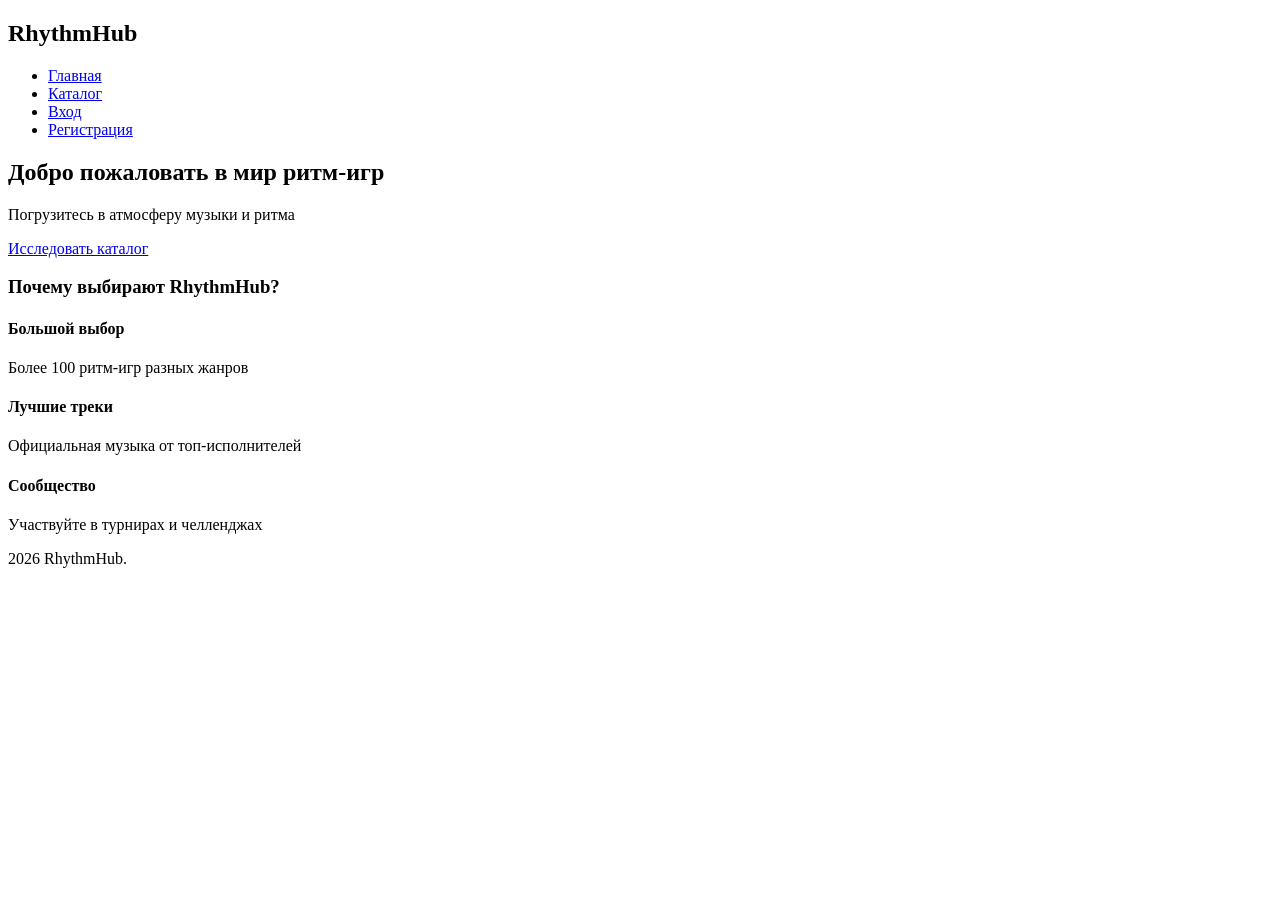
==== index.html @ 68c00044 "add main page layout and navigation" ====
<!DOCTYPE html>
<html lang="ru">
<head>
    <meta charset="UTF-8">
    <meta name="viewport" content="width=device-width, initial-scale=1.0">
    <title>RhythmHub</title>
    <link rel="stylesheet" href="css/style.css">
    <link rel="stylesheet" href="css/responsive.css">
</head>
<body>
    <nav class="navbar">
        <div class="nav-container">
            <h1 class="logo">RhythmHub</h1>
            <ul class="nav-menu">
                <li><a href="index.html" class="nav-link active">Главная</a></li>
                <li><a href="catalog.html" class="nav-link">Каталог</a></li>
                <li><a href="login.html" class="nav-link">Вход</a></li>
                <li><a href="register.html" class="nav-link">Регистрация</a></li>
            </ul>
        </div>
    </nav>

    <main class="hero">
        <div class="hero-content">
            <h2>Добро пожаловать в мир ритм-игр</h2>
            <p>Погрузитесь в атмосферу музыки и ритма</p>
            <a href="catalog.html" class="btn btn-primary">Исследовать каталог</a>
        </div>
    </main>

    <section class="features">
        <h3>Почему выбирают RhythmHub?</h3>
        <div class="features-grid">
            <div class="feature-card">
                <h4>Большой выбор</h4>
                <p>Более 100 ритм-игр разных жанров</p>
            </div>
            <div class="feature-card">
                <h4>Лучшие треки</h4>
                <p>Официальная музыка от топ-исполнителей</p>
            </div>
            <div class="feature-card">
                <h4>Сообщество</h4>
                <p>Участвуйте в турнирах и челленджах</p>
            </div>
        </div>
    </section>

    <footer>
        <p>2026 RhythmHub.</p>
    </footer>
</body>
</html>
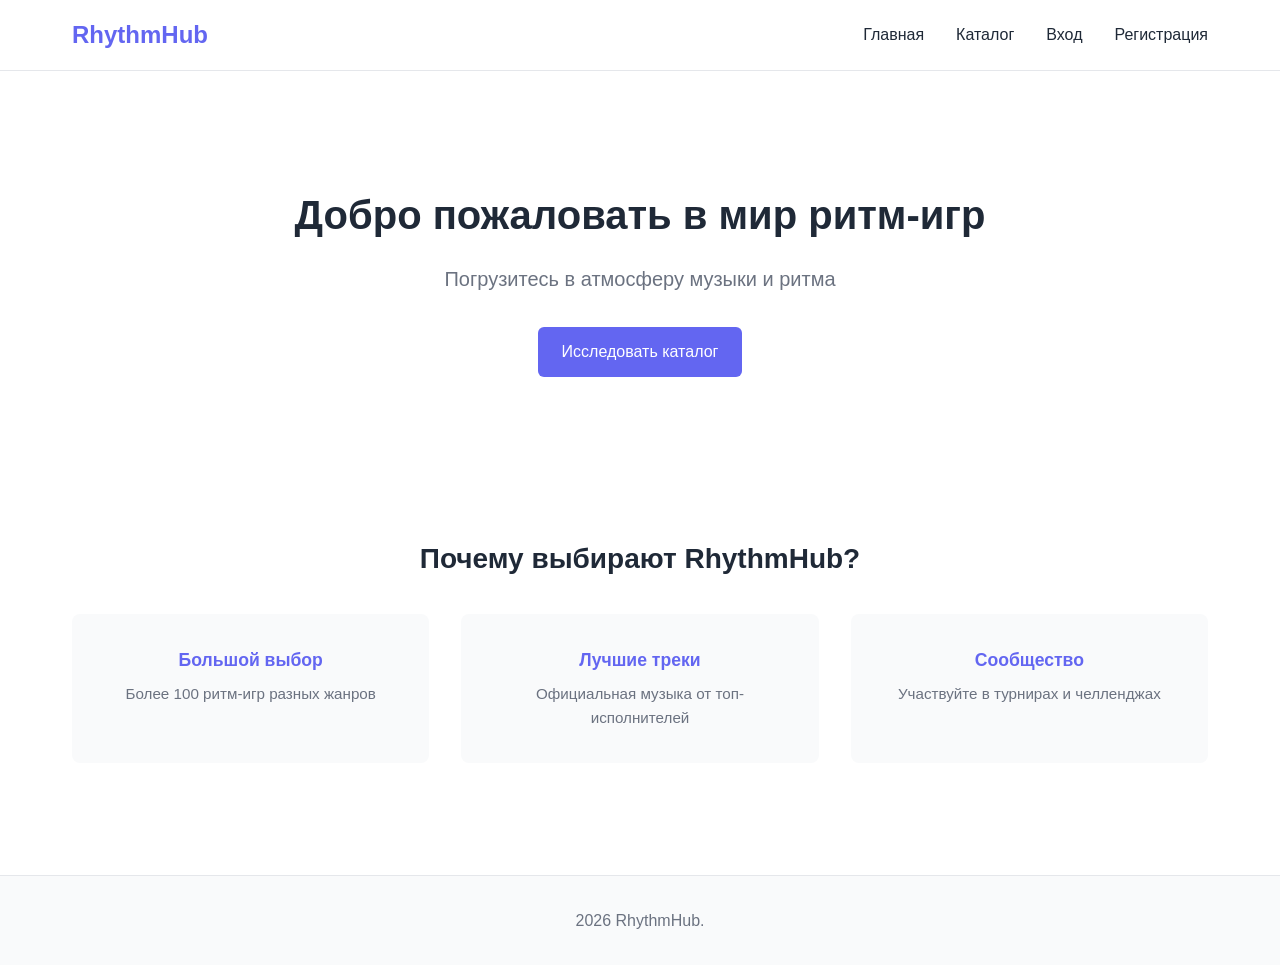
==== commit 707d9aef: "add hamburger menu for mobile navigation" ====
--- a/index.html
+++ b/index.html
@@ -11,8 +11,13 @@
     <nav class="navbar">
         <div class="nav-container">
             <h1 class="logo">RhythmHub</h1>
-            <ul class="nav-menu">
-                <li><a href="index.html" class="nav-link active">Главная</a></li>
+            <button class="hamburger" id="hamburger">
+                <span></span>
+                <span></span>
+                <span></span>
+            </button>
+            <ul class="nav-menu" id="navMenu">
+                <li><a href="index.html" class="nav-link">Главная</a></li>
                 <li><a href="catalog.html" class="nav-link">Каталог</a></li>
                 <li><a href="login.html" class="nav-link">Вход</a></li>
                 <li><a href="register.html" class="nav-link">Регистрация</a></li>
@@ -49,6 +54,8 @@
     <footer>
         <p>2026 RhythmHub.</p>
     </footer>
+
+    <script src="js/menu.js"></script>
 </body>
 </html>
 
--- a/css/style.css
+++ b/css/style.css
@@ -0,0 +1,407 @@
+* {
+    margin: 0;
+    padding: 0;
+    box-sizing: border-box;
+}
+
+:root {
+    --primary-color: #6366f1;
+    --text-color: #1f2937;
+    --light-bg: #f9fafb;
+    --border-color: #e5e7eb;
+    --error-color: #ef4444;
+    --success-color: #10b981;
+}
+
+body {
+    font-family: -apple-system, BlinkMacSystemFont, 'Segoe UI', Roboto, Oxygen, Ubuntu, Cantarell, sans-serif;
+    color: var(--text-color);
+    background-color: #ffffff;
+    line-height: 1.6;
+}
+
+.navbar {
+    background-color: #ffffff;
+    border-bottom: 1px solid var(--border-color);
+    position: sticky;
+    top: 0;
+    z-index: 100;
+}
+
+.nav-container {
+    max-width: 1200px;
+    margin: 0 auto;
+    padding: 1rem 2rem;
+    display: flex;
+    justify-content: space-between;
+    align-items: center;
+}
+
+.logo {
+    font-size: 1.5rem;
+    font-weight: 700;
+    color: var(--primary-color);
+}
+
+.nav-menu {
+    list-style: none;
+    display: flex;
+    gap: 2rem;
+}
+
+.nav-link {
+    text-decoration: none;
+    color: var(--text-color);
+    font-weight: 500;
+    transition: color 0.3s ease;
+    position: relative;
+}
+
+.nav-link:hover,
+.nav-link.active {
+    color: var(--primary-color);
+}
+
+.nav-link.active::after {
+    content: '';
+    position: absolute;
+    bottom: -0.5rem;
+    left: 0;
+    right: 0;
+    height: 2px;
+    background-color: var(--primary-color);
+}
+
+.hamburger {
+    display: none;
+    flex-direction: column;
+    background: none;
+    border: none;
+    cursor: pointer;
+    gap: 5px;
+}
+
+.hamburger span {
+    width: 25px;
+    height: 3px;
+    background-color: var(--primary-color);
+    border-radius: 2px;
+    transition: all 0.3s ease;
+}
+
+.hamburger.active span:nth-child(1) {
+    transform: rotate(45deg) translate(5.5px, 5.5px);
+}
+
+.hamburger.active span:nth-child(2) {
+    opacity: 0;
+}
+
+.hamburger.active span:nth-child(3) {
+    transform: rotate(-45deg) translate(6px, -6px);
+}
+
+.hero {
+    max-width: 1200px;
+    margin: 4rem auto;
+    padding: 3rem 2rem;
+    text-align: center;
+}
+
+.hero-content h2 {
+    font-size: 2.5rem;
+    margin-bottom: 1rem;
+    color: var(--text-color);
+}
+
+.hero-content p {
+    font-size: 1.25rem;
+    color: #6b7280;
+    margin-bottom: 2rem;
+}
+
+.features {
+    max-width: 1200px;
+    margin: 3rem auto;
+    padding: 3rem 2rem;
+}
+
+.features h3 {
+    text-align: center;
+    font-size: 1.75rem;
+    margin-bottom: 2rem;
+}
+
+.features-grid {
+    display: grid;
+    grid-template-columns: repeat(3, 1fr);
+    gap: 2rem;
+}
+
+.feature-card {
+    padding: 2rem;
+    background-color: var(--light-bg);
+    border-radius: 0.5rem;
+    text-align: center;
+}
+
+.feature-card h4 {
+    font-size: 1.1rem;
+    margin-bottom: 0.5rem;
+    color: var(--primary-color);
+}
+
+.feature-card p {
+    color: #6b7280;
+    font-size: 0.95rem;
+}
+
+.btn {
+    display: inline-block;
+    padding: 0.75rem 1.5rem;
+    border: none;
+    border-radius: 0.375rem;
+    font-size: 1rem;
+    font-weight: 500;
+    cursor: pointer;
+    text-decoration: none;
+    transition: all 0.3s ease;
+}
+
+.btn-primary {
+    background-color: var(--primary-color);
+    color: white;
+}
+
+.btn-primary:hover {
+    background-color: #4f46e5;
+    box-shadow: 0 4px 12px rgba(99, 102, 241, 0.3);
+}
+
+.btn-block {
+    width: 100%;
+    display: block;
+}
+
+.catalog {
+    max-width: 1200px;
+    margin: 0 auto;
+    padding: 2rem;
+}
+
+.catalog-header {
+    margin-bottom: 2rem;
+}
+
+.catalog-header h2 {
+    font-size: 2rem;
+    margin-bottom: 1.5rem;
+}
+
+.filter-section {
+    display: flex;
+    gap: 1rem;
+    margin-bottom: 2rem;
+}
+
+.search-box {
+    flex: 1;
+    padding: 0.75rem 1rem;
+    border: 1px solid var(--border-color);
+    border-radius: 0.375rem;
+    font-size: 1rem;
+}
+
+.search-box:focus {
+    outline: none;
+    border-color: var(--primary-color);
+    box-shadow: 0 0 0 3px rgba(99, 102, 241, 0.1);
+}
+
+.filter-select {
+    padding: 0.75rem 1rem;
+    border: 1px solid var(--border-color);
+    border-radius: 0.375rem;
+    font-size: 1rem;
+    background-color: white;
+    cursor: pointer;
+}
+
+.filter-select:focus {
+    outline: none;
+    border-color: var(--primary-color);
+}
+
+.games-grid {
+    display: grid;
+    grid-template-columns: repeat(3, 1fr);
+    gap: 2rem;
+}
+
+.game-card {
+    background-color: var(--light-bg);
+    border-radius: 0.5rem;
+    overflow: hidden;
+    transition: all 0.3s ease;
+    cursor: pointer;
+    border: 1px solid transparent;
+}
+
+.game-card:hover {
+    transform: translateY(-4px);
+    box-shadow: 0 8px 24px rgba(0, 0, 0, 0.1);
+    border-color: var(--primary-color);
+}
+
+.game-image {
+    width: 100%;
+    height: 180px;
+    background-color: #e5e7eb;
+    display: flex;
+    align-items: center;
+    justify-content: center;
+    font-size: 2.5rem;
+    color: #9ca3af;
+}
+
+.game-content {
+    padding: 1.5rem;
+}
+
+.game-title {
+    font-size: 1.1rem;
+    font-weight: 600;
+    margin-bottom: 0.5rem;
+}
+
+.game-genre {
+    display: inline-block;
+    background-color: #e0e7ff;
+    color: var(--primary-color);
+    padding: 0.25rem 0.75rem;
+    border-radius: 1rem;
+    font-size: 0.85rem;
+    margin-bottom: 1rem;
+}
+
+.game-description {
+    color: #6b7280;
+    font-size: 0.9rem;
+    margin-bottom: 1rem;
+}
+
+.game-rating {
+    color: #f59e0b;
+    font-weight: 600;
+    margin-bottom: 1rem;
+}
+
+.form-container {
+    max-width: 400px;
+    margin: 3rem auto;
+    padding: 2rem;
+}
+
+.form-wrapper {
+    background-color: var(--light-bg);
+    padding: 2rem;
+    border-radius: 0.5rem;
+}
+
+.form-wrapper h2 {
+    margin-bottom: 1.5rem;
+    font-size: 1.5rem;
+}
+
+.form {
+    display: flex;
+    flex-direction: column;
+}
+
+.form-group {
+    margin-bottom: 1.5rem;
+}
+
+.form-group label {
+    display: block;
+    margin-bottom: 0.5rem;
+    font-weight: 500;
+    color: var(--text-color);
+}
+
+.form-group input,
+.form-group select {
+    width: 100%;
+    padding: 0.75rem;
+    border: 1px solid var(--border-color);
+    border-radius: 0.375rem;
+    font-size: 1rem;
+    transition: all 0.3s ease;
+}
+
+.form-group input:focus,
+.form-group select:focus {
+    outline: none;
+    border-color: var(--primary-color);
+    box-shadow: 0 0 0 3px rgba(99, 102, 241, 0.1);
+}
+
+.form-group input.error {
+    border-color: var(--error-color);
+    background-color: #fee2e2;
+}
+
+.password-input-wrapper {
+    position: relative;
+    display: flex;
+    align-items: center;
+}
+
+.password-input-wrapper input {
+    width: 100%;
+}
+
+.toggle-password {
+    position: absolute;
+    right: 0.75rem;
+    background: none;
+    border: none;
+    cursor: pointer;
+    font-size: 1.2rem;
+    padding: 0;
+}
+
+.error-message {
+    color: var(--error-color);
+    font-size: 0.85rem;
+    margin-top: 0.25rem;
+    display: block;
+    min-height: 1.2rem;
+}
+
+.form-footer {
+    text-align: center;
+    margin-top: 1.5rem;
+    color: #6b7280;
+    font-size: 0.9rem;
+}
+
+.form-footer a {
+    color: var(--primary-color);
+    text-decoration: none;
+    font-weight: 500;
+}
+
+.form-footer a:hover {
+    text-decoration: underline;
+}
+
+footer {
+    background-color: var(--light-bg);
+    border-top: 1px solid var(--border-color);
+    padding: 2rem;
+    text-align: center;
+    color: #6b7280;
+    margin-top: 4rem;
+}
+
--- a/css/responsive.css
+++ b/css/responsive.css
@@ -0,0 +1,183 @@
+@media (max-width: 1024px) {
+    .features-grid {
+        grid-template-columns: repeat(2, 1fr);
+    }
+
+    .games-grid {
+        grid-template-columns: repeat(2, 1fr);
+    }
+
+    .hero-content h2 {
+        font-size: 2rem;
+    }
+
+    .nav-menu {
+        gap: 1rem;
+    }
+}
+
+@media (max-width: 768px) {
+    .nav-container {
+        padding: 1rem;
+        justify-content: space-between;
+        align-items: center;
+    }
+
+    .hamburger {
+        display: flex;
+    }
+
+    .nav-menu {
+        position: absolute;
+        top: 70px;
+        left: 0;
+        right: 0;
+        background-color: #ffffff;
+        flex-direction: column;
+        gap: 0;
+        max-height: 0;
+        overflow: hidden;
+        transition: max-height 0.3s ease;
+        border-bottom: 1px solid var(--border-color);
+    }
+
+    .nav-menu.active {
+        max-height: 250px;
+    }
+
+    .nav-link {
+        display: block;
+        padding: 1rem;
+        border-bottom: 1px solid var(--border-color);
+    }
+
+    .nav-link.active::after {
+        display: none;
+    }
+
+    .nav-link.active {
+        background-color: var(--light-bg);
+    }
+
+    .hero-content h2 {
+        font-size: 1.75rem;
+    }
+
+    .hero-content p {
+        font-size: 1rem;
+    }
+
+    .features-grid {
+        grid-template-columns: 1fr;
+    }
+
+    .games-grid {
+        grid-template-columns: 1fr;
+    }
+
+    .game-card {
+        display: flex;
+        gap: 1rem;
+    }
+
+    .game-image {
+        width: 120px;
+        min-width: 120px;
+        height: 120px;
+        border-radius: 0.375rem;
+    }
+
+    .game-content {
+        flex: 1;
+        padding: 1rem;
+    }
+
+    .filter-section {
+        flex-direction: column;
+    }
+
+    .search-box,
+    .filter-select {
+        width: 100%;
+    }
+
+    .form-container {
+        padding: 1rem;
+    }
+
+    .form-wrapper {
+        padding: 1.5rem;
+    }
+
+    .catalog {
+        padding: 1rem;
+    }
+
+    .features {
+        padding: 1.5rem;
+    }
+
+    .hero {
+        padding: 2rem 1rem;
+        margin: 2rem auto;
+    }
+
+    .password-input-wrapper {
+        position: relative;
+    }
+
+    .toggle-password {
+        right: 0.75rem;
+        z-index: 10;
+    }
+
+    .form-group input {
+        padding-right: 2.5rem;
+    }
+}
+
+@media (max-width: 480px) {
+    .logo {
+        font-size: 1.25rem;
+    }
+
+    .hero-content h2 {
+        font-size: 1.5rem;
+    }
+
+    .features h3 {
+        font-size: 1.3rem;
+    }
+
+    .feature-card {
+        padding: 1.5rem;
+    }
+
+    .feature-card h4 {
+        font-size: 1rem;
+    }
+
+    .btn {
+        padding: 0.65rem 1rem;
+        font-size: 0.95rem;
+    }
+
+    .game-card {
+        flex-direction: column;
+    }
+
+    .game-image {
+        width: 100%;
+        min-width: auto;
+        height: 150px;
+    }
+
+    .catalog-header h2 {
+        font-size: 1.5rem;
+    }
+
+    .form-wrapper h2 {
+        font-size: 1.3rem;
+    }
+}
+
